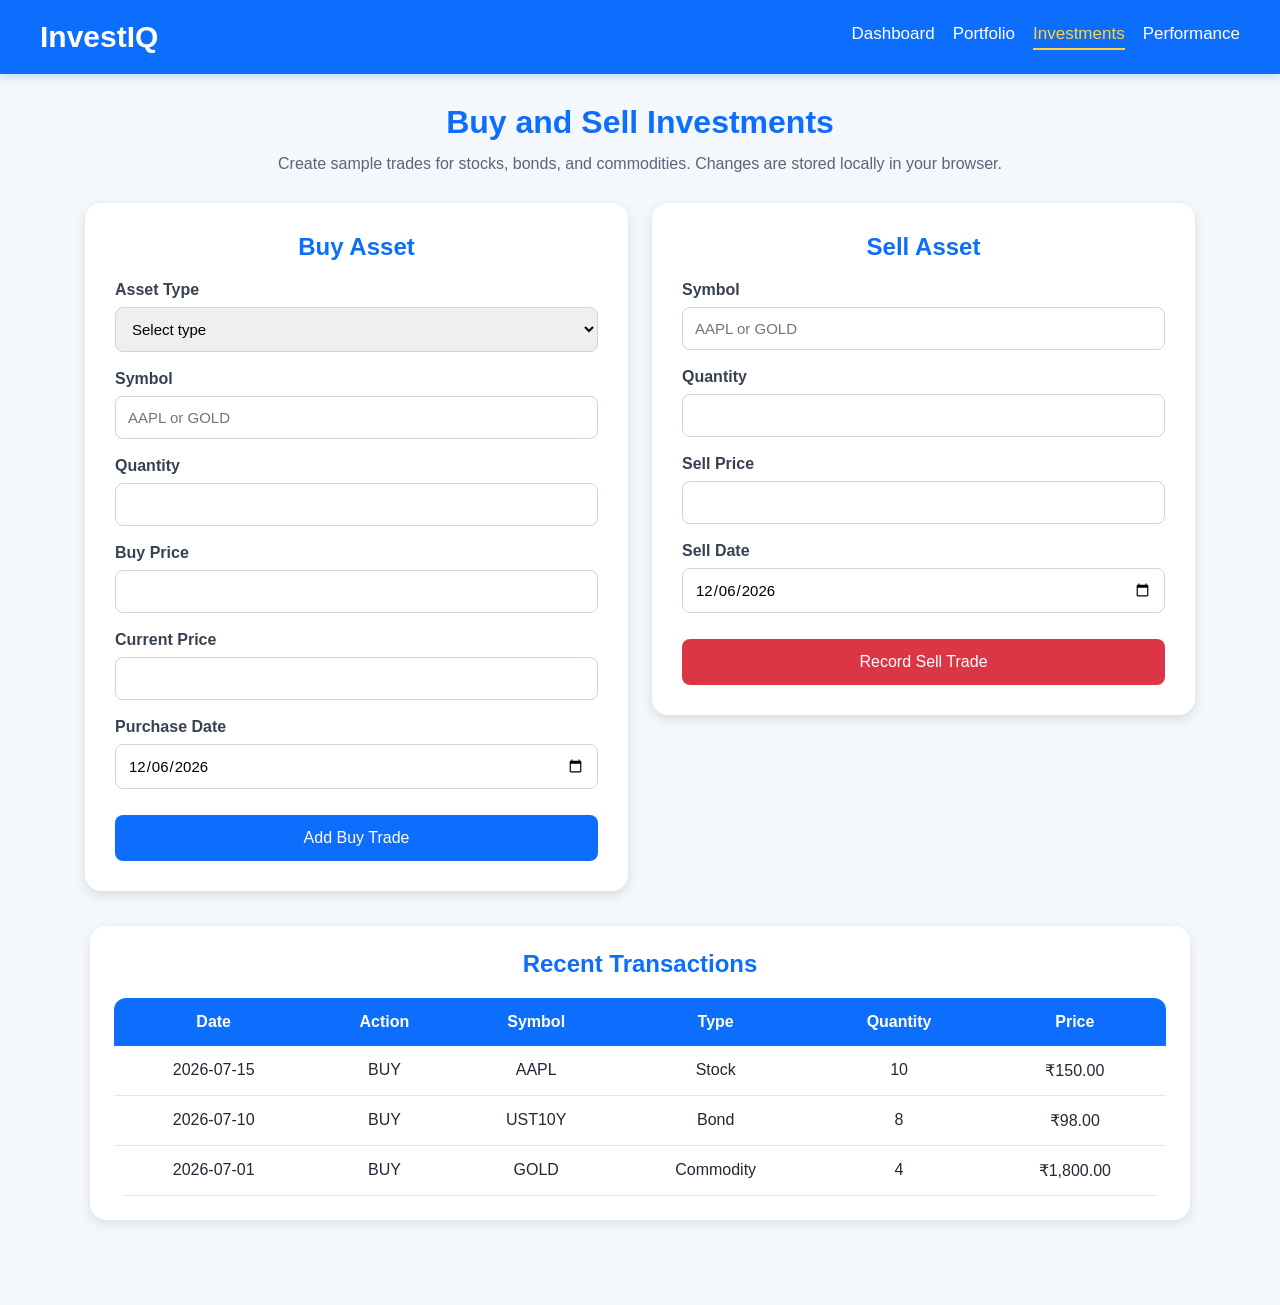
==== InvestIQ/src/main/resources/static/investment.html @ 64bb4fba "frontend design" ====
<!DOCTYPE html>
<html lang="en">
<head>
    <meta charset="UTF-8">
    <meta name="viewport" content="width=device-width, initial-scale=1.0">
    <title>InvestIQ Investments</title>
    <link rel="stylesheet" href="css/style.css">
</head>
<body>
<header>
    <h1>InvestIQ</h1>
    <nav>
        <a href="index.html">Dashboard</a>
        <a href="portfolio.html">Portfolio</a>
        <a href="investment.html" class="active">Investments</a>
        <a href="performance.html">Performance</a>
    </nav>
</header>

<main class="page-shell">
    <section class="page-hero">
        <h2>Buy and Sell Investments</h2>
        <p>Create sample trades for stocks, bonds, and commodities. Changes are stored locally in your browser.</p>
    </section>

    <section class="form-grid">
        <div class="form-container action-card">
            <h2>Buy Asset</h2>
            <div id="buyStatus" class="status-message hidden"></div>
            <form id="buyForm">
                <label for="buyAssetType">Asset Type</label>
                <select id="buyAssetType" name="assetType" required>
                    <option value="">Select type</option>
                    <option value="STOCK">Stock</option>
                    <option value="BOND">Bond</option>
                    <option value="COMMODITY">Commodity</option>
                </select>

                <label for="buySymbol">Symbol</label>
                <input id="buySymbol" name="symbol" type="text" maxlength="20" placeholder="AAPL or GOLD" required>

                <label for="buyQuantity">Quantity</label>
                <input id="buyQuantity" name="quantity" type="number" min="1" step="1" required>

                <label for="buyPrice">Buy Price</label>
                <input id="buyPrice" name="buyPrice" type="number" min="0.01" step="0.01" required>

                <label for="buyCurrentPrice">Current Price</label>
                <input id="buyCurrentPrice" name="currentPrice" type="number" min="0.01" step="0.01" required>

                <label for="buyDate">Purchase Date</label>
                <input id="buyDate" name="date" type="date" required>

                <button type="submit">Add Buy Trade</button>
            </form>
        </div>

        <div class="form-container action-card">
            <h2>Sell Asset</h2>
            <div id="sellStatus" class="status-message hidden"></div>
            <form id="sellForm">
                <label for="sellSymbol">Symbol</label>
                <input id="sellSymbol" name="symbol" type="text" maxlength="20" placeholder="AAPL or GOLD" required>

                <label for="sellQuantity">Quantity</label>
                <input id="sellQuantity" name="quantity" type="number" min="1" step="1" required>

                <label for="sellPrice">Sell Price</label>
                <input id="sellPrice" name="sellPrice" type="number" min="0.01" step="0.01" required>

                <label for="sellDate">Sell Date</label>
                <input id="sellDate" name="date" type="date" required>

                <button type="submit" class="danger-button">Record Sell Trade</button>
            </form>
        </div>
    </section>

    <section class="summary full-width-panel">
        <h2>Recent Transactions</h2>
        <table>
            <thead>
            <tr>
                <th>Date</th>
                <th>Action</th>
                <th>Symbol</th>
                <th>Type</th>
                <th>Quantity</th>
                <th>Price</th>
            </tr>
            </thead>
            <tbody id="investmentTransactionsBody"></tbody>
        </table>
    </section>
</main>

<script src="js/data.js"></script>
<script src="js/investment.js"></script>
</body>
</html>
---- InvestIQ/src/main/resources/static/css/style.css ----
* {
  margin: 0;
  padding: 0;
  box-sizing: border-box;
  font-family: Arial, Helvetica, sans-serif;
}

body {
  background: #f4f7fb;
  color: #1f2937;
}

header {
  background: #0d6efd;
  color: white;
  display: flex;
  justify-content: space-between;
  align-items: center;
  padding: 20px 40px;
  box-shadow: 0 2px 10px rgba(13, 110, 253, 0.25);
}

header h1 {
  font-size: 30px;
}

nav {
  display: flex;
  align-items: center;
  gap: 18px;
  flex-wrap: wrap;
}

nav a {
  color: white;
  text-decoration: none;
  font-size: 17px;
  transition: 0.3s;
  padding-bottom: 4px;
  border-bottom: 2px solid transparent;
}

nav a:hover,
nav a.active {
  color: #ffd43b;
  border-bottom-color: #ffd43b;
}

.page-shell {
  max-width: 1150px;
  margin: 0 auto;
  padding: 30px 20px 50px;
}

.page-hero {
  text-align: center;
  margin-bottom: 26px;
}

.page-hero h2 {
  color: #0d6efd;
  font-size: 32px;
  margin-bottom: 10px;
}

.page-hero p {
  color: #5b6576;
  max-width: 760px;
  margin: 0 auto;
  line-height: 1.6;
}

.dashboard,
.Dashboard {
  display: grid;
  grid-template-columns: repeat(auto-fit, minmax(220px, 1fr));
  gap: 25px;
  padding: 40px 20px;
  max-width: 1100px;
  margin: 0 auto;
}

.portfolio-overview,
.performance-overview {
  padding-top: 0;
}

.card {
  background: white;
  padding: 30px;
  border-radius: 12px;
  text-align: center;
  box-shadow: 0 4px 12px rgba(0, 0, 0, 0.12);
}

.card h3 {
  color: #667085;
  margin-bottom: 15px;
  font-size: 18px;
}

.card h2 {
  color: #0d6efd;
  font-size: 30px;
  line-height: 1.2;
}

.quick-actions {
  text-align: center;
  margin: 0 auto 40px;
  max-width: 1100px;
}

.quick-actions button,
.form-container button {
  background: #0d6efd;
  color: white;
  border: none;
  padding: 14px 24px;
  margin: 10px;
  border-radius: 8px;
  cursor: pointer;
  font-size: 16px;
  transition: 0.3s;
}

.quick-actions button:hover,
.form-container button:hover {
  background: #084298;
}

.danger-button {
  background: #dc3545 !important;
}

.danger-button:hover {
  background: #b02a37 !important;
}

.summary {
  width: 100%;
  max-width: 1100px;
  margin: 0 auto 35px;
  display: flex;
  flex-direction: column;
  align-items: center;
}

.summary h2,
.chart-container h2 {
  margin-bottom: 20px;
  color: #0d6efd;
  text-align: center;
}

.full-width-panel {
  background: white;
  padding: 24px;
  border-radius: 16px;
  box-shadow: 0 4px 12px rgba(0, 0, 0, 0.1);
}

.summary table {
  width: 100%;
  background: #fff;
  border-radius: 12px;
  overflow: hidden;
  border-collapse: collapse;
}

table th {
  background: #0d6efd;
  color: white;
  padding: 15px;
}

table td {
  padding: 15px;
  text-align: center;
  border-bottom: 1px solid #e5e7eb;
}

table tbody tr:hover {
  background: #eef4ff;
}

.form-grid {
  display: grid;
  grid-template-columns: repeat(auto-fit, minmax(320px, 1fr));
  gap: 24px;
  align-items: start;
  margin-bottom: 35px;
}

.form-container {
  width: 100%;
  margin: 0;
  background: white;
  padding: 30px;
  border-radius: 16px;
  box-shadow: 0 4px 12px rgba(0, 0, 0, 0.12);
}

.form-container h2 {
  text-align: center;
  margin-bottom: 20px;
  color: #0d6efd;
}

.form-container label {
  display: block;
  margin-bottom: 8px;
  font-weight: 600;
  color: #374151;
}

.form-container input,
.form-container select {
  width: 100%;
  padding: 12px;
  margin-bottom: 18px;
  border: 1px solid #cbd5e1;
  border-radius: 8px;
  font-size: 15px;
}

.form-container button {
  width: 100%;
  margin: 8px 0 0;
}

.status-message {
  margin-bottom: 16px;
  padding: 12px 14px;
  border-radius: 10px;
  font-size: 14px;
}

.status-success {
  background: #dcfce7;
  color: #166534;
  border: 1px solid #86efac;
}

.status-error {
  background: #fee2e2;
  color: #991b1b;
  border: 1px solid #fca5a5;
}

.hidden {
  display: none;
}

.chart-container {
  width: min(500px, 100%);
  margin: 0 auto 40px;
  background: #fff;
  padding: 24px;
  border-radius: 16px;
  box-shadow: 0 4px 12px rgba(0, 0, 0, 0.12);
  text-align: center;
}

.chart-container canvas {
  width: 100% !important;
  max-width: 100%;
  margin: 0 auto;
  display: block;
}

.chart-grid {
  display: grid;
  grid-template-columns: repeat(auto-fit, minmax(320px, 1fr));
  gap: 24px;
  margin-bottom: 35px;
}

.chart-panel {
  width: 100%;
  margin-bottom: 0;
}

.profit-positive {
  color: #15803d;
  font-weight: 700;
}

.profit-negative {
  color: #b91c1c;
  font-weight: 700;
}

.profit-neutral {
  color: #475569;
  font-weight: 700;
}

footer {
  background: #0d6efd;
  color: white;
  text-align: center;
  padding: 20px;
  margin-top: 50px;
}

@media (max-width: 768px) {
  header {
    flex-direction: column;
    gap: 14px;
    padding: 20px;
  }

  nav {
    justify-content: center;
  }

  nav a {
    font-size: 16px;
  }

  .dashboard,
  .Dashboard {
    padding: 24px 16px;
  }

  .page-shell {
    padding: 24px 14px 40px;
  }

  table th,
  table td {
    padding: 12px 10px;
    font-size: 14px;
  }

  .quick-actions button {
    width: calc(100% - 20px);
    margin: 8px 10px;
  }
}
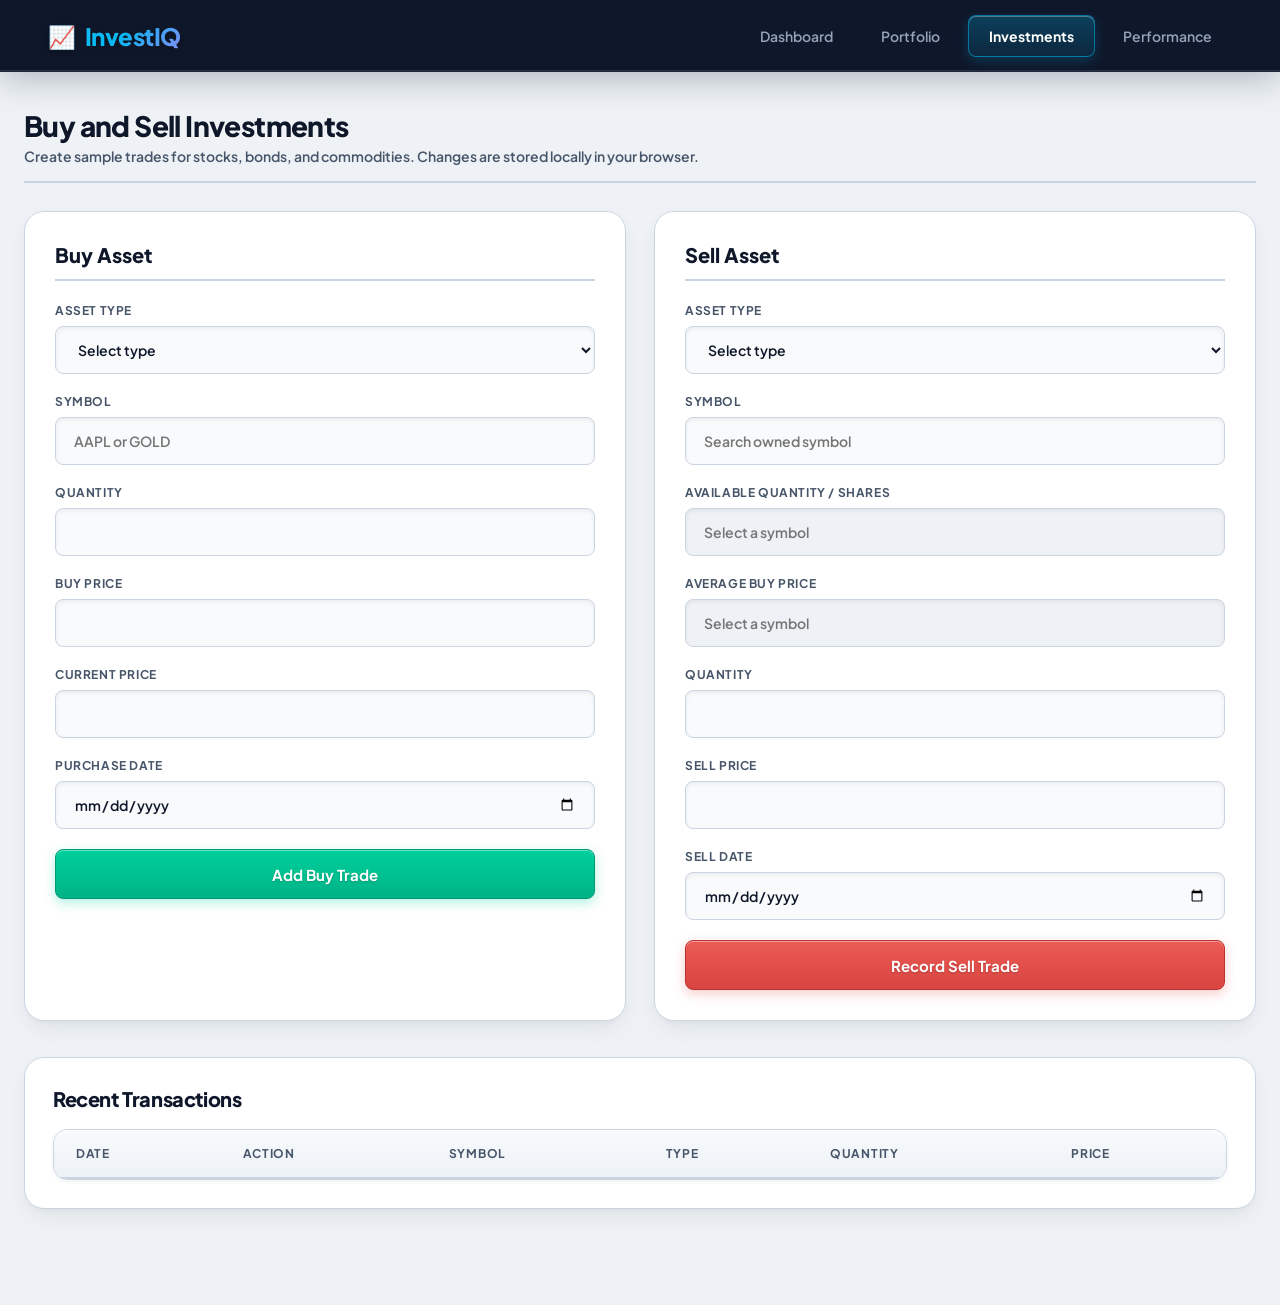
==== commit fe41c8a3: "Frontend" ====
--- a/InvestIQ/src/main/resources/static/investment.html
+++ b/InvestIQ/src/main/resources/static/investment.html
@@ -37,7 +37,10 @@
                 </select>
 
                 <label for="buySymbol">Symbol</label>
-                <input id="buySymbol" name="symbol" type="text" maxlength="20" placeholder="AAPL or GOLD" required>
+                <div class="symbol-search-container" id="buySymbolSearchContainer">
+                    <input id="buySymbol" name="symbol" type="text" maxlength="20" placeholder="AAPL or GOLD" autocomplete="off" required>
+                    <div id="buySymbolSuggestions" class="symbol-suggestions hidden" role="listbox" aria-label="Stock symbol suggestions"></div>
+                </div>
 
                 <label for="buyQuantity">Quantity</label>
                 <input id="buyQuantity" name="quantity" type="number" min="1" step="1" required>
@@ -59,8 +62,25 @@
             <h2>Sell Asset</h2>
             <div id="sellStatus" class="status-message hidden"></div>
             <form id="sellForm">
+                <label for="sellAssetType">Asset Type</label>
+                <select id="sellAssetType" name="assetType" required>
+                    <option value="">Select type</option>
+                    <option value="STOCK">Stock</option>
+                    <option value="BOND">Bond</option>
+                    <option value="COMMODITY">Commodity</option>
+                </select>
+
                 <label for="sellSymbol">Symbol</label>
-                <input id="sellSymbol" name="symbol" type="text" maxlength="20" placeholder="AAPL or GOLD" required>
+                <div class="symbol-search-container" id="sellSymbolSearchContainer">
+                    <input id="sellSymbol" name="symbol" type="text" maxlength="20" placeholder="Search owned symbol" autocomplete="off" required>
+                    <div id="sellSymbolSuggestions" class="symbol-suggestions hidden" role="listbox" aria-label="Owned symbol suggestions"></div>
+                </div>
+
+                <label for="sellAvailableQuantity">Available Quantity / Shares</label>
+                <input id="sellAvailableQuantity" type="text" placeholder="Select a symbol" readonly>
+
+                <label for="sellAverageBuyPrice">Average Buy Price</label>
+                <input id="sellAverageBuyPrice" type="text" placeholder="Select a symbol" readonly>
 
                 <label for="sellQuantity">Quantity</label>
                 <input id="sellQuantity" name="quantity" type="number" min="1" step="1" required>
@@ -95,6 +115,7 @@
 </main>
 
 <script src="js/data.js"></script>
+<script src="js/api-config.js"></script>
 <script src="js/investment.js"></script>
 </body>
 </html>
--- a/InvestIQ/src/main/resources/static/css/style.css
+++ b/InvestIQ/src/main/resources/static/css/style.css
@@ -1,341 +1,871 @@
+/* ==========================================================================
+   InvestIQ - Complete 3D Fintech Theme (Zerodha Inspired & Micro-Animated)
+   ========================================================================== */
+
+/* --- Import Google Fonts --- */
+@import url('https://fonts.googleapis.com/css2?family=JetBrains+Mono:wght@500;600;700&family=Plus+Jakarta+Sans:wght@400;500;600;700;800&display=swap');
+
+/* --- CSS Variables & Design Tokens --- */
+:root {
+  /* Brand & Accent Colors */
+  --primary: #00baf2;
+  --primary-dark: #008eb8;
+  --primary-light: #e6f8ff;
+  --accent-purple: #5f259f;
+
+  /* Header & Navigation (Dark Glassmorphic 3D Nav) */
+  --nav-bg: #0f172a;
+  --nav-border: #1e293b;
+  --nav-text: #94a3b8;
+  --nav-text-active: #ffffff;
+
+  /* Surfaces & 3D Backgrounds */
+  --bg-app: #eef2f6;            /* Soft Slate Tint background for depth contrast */
+  --bg-card: #ffffff;
+  --bg-card-hover: #f8fafc;
+  --bg-inset: #e2e8f0;
+
+  /* Typography Colors */
+  --text-primary: #0f172a;
+  --text-secondary: #475569;
+  --text-muted: #94a3b8;
+
+  /* Financial PnL Colors */
+  --profit-green: #00c08b;
+  --profit-green-bg: #e6fbf5;
+  --profit-green-border: #a3f3de;
+
+  --loss-red: #ea4d4d;
+  --loss-red-bg: #fdeeee;
+  --loss-red-border: #f9c5c3;
+
+  /* Borders & 3D Lighting */
+  --border-color: #cbd5e1;
+  --light-highlight: rgba(255, 255, 255, 0.8);
+
+  /* Multi-Layer 3D Elevation Shadows */
+  --shadow-3d-sm: 0 2px 4px rgba(15, 23, 42, 0.05), inset 0 1px 0 var(--light-highlight);
+  --shadow-3d-card: 0 10px 25px -5px rgba(15, 23, 42, 0.08), 0 4px 6px -2px rgba(15, 23, 42, 0.04), inset 0 1px 0 #ffffff;
+  --shadow-3d-hover: 0 22px 35px -10px rgba(15, 23, 42, 0.16), 0 8px 12px -4px rgba(15, 23, 42, 0.08), inset 0 1px 0 #ffffff;
+  --shadow-inset: inset 0 2px 4px 0 rgba(15, 23, 42, 0.06);
+
+  /* Radii */
+  --radius-sm: 8px;
+  --radius-md: 14px;
+  --radius-lg: 20px;
+
+  /* Transitions & Animation Curves */
+  --transition-fast: all 0.15s ease-out;
+  --transition: all 0.25s cubic-bezier(0.16, 1, 0.3, 1);
+  --transition-bounce: all 0.35s cubic-bezier(0.34, 1.56, 0.64, 1);
+}
+
+/* ==========================================================================
+   Keyframe Animations
+   ========================================================================== */
+@keyframes fadeInUp {
+  from {
+    opacity: 0;
+    transform: translateY(16px);
+  }
+  to {
+    opacity: 1;
+    transform: translateY(0);
+  }
+}
+
+@keyframes buttonGlow {
+  0% {
+    box-shadow: 0 4px 12px rgba(0, 208, 156, 0.3), inset 0 1px 0 rgba(255, 255, 255, 0.4);
+  }
+  50% {
+    box-shadow: 0 6px 20px rgba(0, 208, 156, 0.5), inset 0 1px 0 rgba(255, 255, 255, 0.6);
+  }
+  100% {
+    box-shadow: 0 4px 12px rgba(0, 208, 156, 0.3), inset 0 1px 0 rgba(255, 255, 255, 0.4);
+  }
+}
+
+/* ==========================================================================
+   Base Reset & Layout Shell
+   ========================================================================== */
 * {
   margin: 0;
   padding: 0;
   box-sizing: border-box;
-  font-family: Arial, Helvetica, sans-serif;
+  font-family: 'Plus Jakarta Sans', -apple-system, BlinkMacSystemFont, sans-serif;
+  -webkit-font-smoothing: antialiased;
 }
 
 body {
-  background: #f4f7fb;
-  color: #1f2937;
-}
-
+  background-color: var(--bg-app);
+  color: var(--text-primary);
+  min-height: 100vh;
+  display: flex;
+  flex-direction: column;
+}
+
+.page-shell {
+  max-width: 1280px;
+  width: 100%;
+  margin: 0 auto;
+  padding: 36px 24px 60px;
+  flex: 1;
+  animation: fadeInUp 0.4s ease-out forwards;
+}
+
+.page-hero {
+  margin-bottom: 28px;
+  padding-bottom: 16px;
+  border-bottom: 2px solid var(--border-color);
+}
+
+.page-hero h2 {
+  font-size: 28px;
+  font-weight: 800;
+  color: var(--text-primary);
+  letter-spacing: -0.6px;
+  text-shadow: 0 1px 2px rgba(255, 255, 255, 0.8);
+}
+
+.page-hero p {
+  color: var(--text-secondary);
+  font-size: 14px;
+  margin-top: 4px;
+  font-weight: 600;
+}
+
+/* ==========================================================================
+   3D Sticky Top Navigation Header
+   ========================================================================== */
 header {
-  background: #0d6efd;
-  color: white;
+  background: var(--nav-bg);
+  border-bottom: 1px solid var(--nav-border);
   display: flex;
   justify-content: space-between;
   align-items: center;
-  padding: 20px 40px;
-  box-shadow: 0 2px 10px rgba(13, 110, 253, 0.25);
+  padding: 0 48px;
+  height: 72px;
+  position: sticky;
+  top: 0;
+  z-index: 1000;
+  box-shadow: 0 8px 32px rgba(15, 23, 42, 0.25), inset 0 -1px 0 rgba(255, 255, 255, 0.1);
 }
 
 header h1 {
-  font-size: 30px;
+  font-size: 24px;
+  font-weight: 800;
+  letter-spacing: -0.5px;
+  background: linear-gradient(135deg, #38bdf8 0%, #00baf2 50%, #818cf8 100%);
+  -webkit-background-clip: text;
+  -webkit-text-fill-color: transparent;
+  display: flex;
+  align-items: center;
+  gap: 10px;
+  filter: drop-shadow(0 2px 4px rgba(0,0,0,0.3));
+  transition: var(--transition);
+}
+
+header h1:hover {
+  transform: scale(1.02);
+}
+
+header h1::before {
+  content: "📈";
+  font-size: 22px;
+  -webkit-text-fill-color: initial;
 }
 
 nav {
   display: flex;
   align-items: center;
-  gap: 18px;
-  flex-wrap: wrap;
+  gap: 8px;
+  height: 100%;
 }
 
 nav a {
-  color: white;
+  color: var(--nav-text);
   text-decoration: none;
-  font-size: 17px;
-  transition: 0.3s;
-  padding-bottom: 4px;
-  border-bottom: 2px solid transparent;
-}
-
-nav a:hover,
+  font-size: 14px;
+  font-weight: 600;
+  padding: 10px 20px;
+  border-radius: var(--radius-sm);
+  transition: var(--transition-bounce);
+  display: flex;
+  align-items: center;
+  height: 42px;
+}
+
+nav a:hover {
+  color: var(--nav-text-active);
+  background: rgba(255, 255, 255, 0.08);
+  transform: translateY(-2px);
+  box-shadow: inset 0 1px 0 rgba(255, 255, 255, 0.15);
+}
+
 nav a.active {
-  color: #ffd43b;
-  border-bottom-color: #ffd43b;
-}
-
-.page-shell {
-  max-width: 1150px;
-  margin: 0 auto;
-  padding: 30px 20px 50px;
-}
-
-.page-hero {
-  text-align: center;
-  margin-bottom: 26px;
-}
-
-.page-hero h2 {
-  color: #0d6efd;
-  font-size: 32px;
+  color: var(--nav-text-active);
+  background: linear-gradient(180deg, rgba(0, 186, 242, 0.25) 0%, rgba(0, 186, 242, 0.1) 100%);
+  border: 1px solid rgba(0, 186, 242, 0.5);
+  box-shadow: 0 4px 12px rgba(0, 186, 242, 0.2), inset 0 1px 0 rgba(255, 255, 255, 0.3);
+  font-weight: 700;
+}
+
+/* ==========================================================================
+   Elevated 3D Metric Cards
+   ========================================================================== */
+.dashboard,
+.Dashboard,
+.performance-overview,
+.portfolio-overview {
+  display: grid;
+  grid-template-columns: repeat(auto-fit, minmax(260px, 1fr));
+  gap: 24px;
+  max-width: 1280px;
+  margin: 0 auto 36px;
+  animation: fadeInUp 0.5s ease-out forwards;
+}
+
+.card {
+  background: var(--bg-card);
+  padding: 26px;
+  border-radius: var(--radius-lg);
+  border: 1px solid var(--border-color);
+  box-shadow: var(--shadow-3d-card);
+  transition: var(--transition-bounce);
+  position: relative;
+  display: flex;
+  flex-direction: column;
+  justify-content: space-between;
+  will-change: transform, box-shadow;
+}
+
+.card::after {
+  content: '';
+  position: absolute;
+  top: 0;
+  left: 0;
+  right: 0;
+  height: 4px;
+  background: linear-gradient(90deg, var(--primary), var(--accent-purple));
+  border-radius: var(--radius-lg) var(--radius-lg) 0 0;
+  opacity: 0.8;
+  transition: var(--transition);
+}
+
+.card:hover {
+  transform: translateY(-6px) scale(1.01);
+  box-shadow: var(--shadow-3d-hover);
+  border-color: #94a3b8;
+}
+
+.card:hover::after {
+  opacity: 1;
+  height: 5px;
+}
+
+.card h3 {
+  color: var(--text-secondary);
+  font-size: 13px;
+  font-weight: 700;
+  text-transform: uppercase;
+  letter-spacing: 0.8px;
   margin-bottom: 10px;
 }
 
-.page-hero p {
-  color: #5b6576;
-  max-width: 760px;
-  margin: 0 auto;
-  line-height: 1.6;
-}
-
-.dashboard,
-.Dashboard {
-  display: grid;
-  grid-template-columns: repeat(auto-fit, minmax(220px, 1fr));
-  gap: 25px;
-  padding: 40px 20px;
-  max-width: 1100px;
-  margin: 0 auto;
-}
-
-.portfolio-overview,
-.performance-overview {
-  padding-top: 0;
-}
-
-.card {
-  background: white;
-  padding: 30px;
-  border-radius: 12px;
-  text-align: center;
-  box-shadow: 0 4px 12px rgba(0, 0, 0, 0.12);
-}
-
-.card h3 {
-  color: #667085;
-  margin-bottom: 15px;
-  font-size: 18px;
-}
-
 .card h2 {
-  color: #0d6efd;
+  color: var(--text-primary);
   font-size: 30px;
-  line-height: 1.2;
-}
-
-.quick-actions {
-  text-align: center;
-  margin: 0 auto 40px;
-  max-width: 1100px;
-}
-
-.quick-actions button,
-.form-container button {
-  background: #0d6efd;
-  color: white;
-  border: none;
-  padding: 14px 24px;
-  margin: 10px;
-  border-radius: 8px;
-  cursor: pointer;
-  font-size: 16px;
-  transition: 0.3s;
-}
-
-.quick-actions button:hover,
-.form-container button:hover {
-  background: #084298;
-}
-
-.danger-button {
-  background: #dc3545 !important;
-}
-
-.danger-button:hover {
-  background: #b02a37 !important;
-}
-
+  font-weight: 800;
+  letter-spacing: -1px;
+  font-family: 'JetBrains Mono', monospace;
+  text-shadow: 0 1px 2px rgba(0,0,0,0.05);
+}
+
+/* ==========================================================================
+   Tactile Panels & 3D Financial Tables
+   ========================================================================== */
 .summary {
   width: 100%;
-  max-width: 1100px;
-  margin: 0 auto 35px;
+  max-width: 1280px;
+  margin: 0 auto 36px;
+}
+
+.summary h2,
+.chart-container h2 {
+  font-size: 20px;
+  font-weight: 800;
+  color: var(--text-primary);
+  margin-bottom: 18px;
+  letter-spacing: -0.4px;
+}
+
+.full-width-panel {
+  background: var(--bg-card);
+  padding: 28px;
+  border-radius: var(--radius-lg);
+  border: 1px solid var(--border-color);
+  box-shadow: var(--shadow-3d-card);
+  margin-bottom: 36px;
+  animation: fadeInUp 0.6s ease-out forwards;
+}
+
+.summary table {
+  width: 100%;
+  border-collapse: separate;
+  border-spacing: 0;
+  background: var(--bg-card);
+  border-radius: var(--radius-md);
+  overflow: hidden;
+  border: 1px solid var(--border-color);
+  box-shadow: var(--shadow-3d-sm);
+}
+
+table th {
+  background: linear-gradient(180deg, #f8fafc 0%, #edf2f7 100%);
+  color: var(--text-secondary);
+  font-size: 12px;
+  font-weight: 700;
+  text-transform: uppercase;
+  letter-spacing: 0.7px;
+  padding: 16px 22px;
+  text-align: left;
+  border-bottom: 2px solid var(--border-color);
+  box-shadow: inset 0 1px 0 #ffffff;
+}
+
+table td {
+  padding: 18px 22px;
+  font-size: 14px;
+  font-weight: 600;
+  color: var(--text-primary);
+  border-bottom: 1px solid var(--border-color);
+  transition: var(--transition-fast);
+}
+
+table tr:last-child td {
+  border-bottom: none;
+}
+
+table tbody tr {
+  transition: var(--transition-fast);
+}
+
+table tbody tr:hover td {
+  background-color: #f1f5f9;
+}
+
+.holding-row {
+  cursor: pointer;
+}
+
+.holding-row:hover td {
+  background-color: #eaf3ff;
+}
+
+table td:nth-child(n+3) {
+  font-family: 'JetBrains Mono', monospace;
+}
+
+/* Financial PnL Badges */
+.profit-positive {
+  color: var(--profit-green) !important;
+  font-weight: 700 !important;
+}
+
+.profit-negative {
+  color: var(--loss-red) !important;
+  font-weight: 700 !important;
+}
+
+.profit-neutral {
+  color: var(--text-muted) !important;
+  font-weight: 600 !important;
+}
+
+/* ==========================================================================
+   3D Forms & Interactive Cards
+   ========================================================================== */
+.form-grid {
+  display: grid;
+  grid-template-columns: repeat(auto-fit, minmax(360px, 1fr));
+  gap: 28px;
+  margin-bottom: 36px;
+  animation: fadeInUp 0.5s ease-out forwards;
+}
+
+.action-card,
+.form-container {
+  background: var(--bg-card);
+  padding: 30px;
+  border-radius: var(--radius-lg);
+  border: 1px solid var(--border-color);
+  box-shadow: var(--shadow-3d-card);
+  transition: var(--transition-bounce);
+}
+
+.action-card:hover {
+  box-shadow: var(--shadow-3d-hover);
+  transform: translateY(-2px);
+}
+
+.form-container h2 {
+  font-size: 20px;
+  font-weight: 800;
+  color: var(--text-primary);
+  margin-bottom: 22px;
+  padding-bottom: 12px;
+  border-bottom: 2px solid var(--border-color);
+}
+
+.form-container label {
+  display: block;
+  font-size: 12px;
+  font-weight: 700;
+  text-transform: uppercase;
+  letter-spacing: 0.6px;
+  color: var(--text-secondary);
+  margin-bottom: 8px;
+}
+
+.form-container input,
+.form-container select {
+  width: 100%;
+  height: 48px;
+  padding: 0 18px;
+  margin-bottom: 20px;
+  background: #f8fafc;
+  border: 1px solid var(--border-color);
+  border-radius: var(--radius-sm);
+  font-size: 14px;
+  font-weight: 600;
+  color: var(--text-primary);
+  box-shadow: var(--shadow-inset);
+  transition: var(--transition);
+  outline: none;
+}
+
+.symbol-search-container {
+  position: relative;
+  width: 100%;
+}
+
+.symbol-suggestions,
+.search-dropdown {
+  position: absolute;
+  top: calc(100% + 8px);
+  left: 0;
+  right: 0;
+  z-index: 60;
+  max-height: 240px;
+  overflow-y: auto;
+  border: 1px solid #e2e8f0;
+  border-radius: 12px;
+  background: #ffffff;
+  box-shadow: 0 12px 32px rgba(0, 0, 0, 0.12);
+}
+
+.symbol-suggestions::-webkit-scrollbar,
+.search-dropdown::-webkit-scrollbar {
+  width: 8px;
+}
+
+.symbol-suggestions::-webkit-scrollbar-track,
+.search-dropdown::-webkit-scrollbar-track {
+  background: #f1f5f9;
+  border-radius: 999px;
+}
+
+.symbol-suggestions::-webkit-scrollbar-thumb,
+.search-dropdown::-webkit-scrollbar-thumb {
+  background: #cbd5e1;
+  border-radius: 999px;
+}
+
+.symbol-suggestions .symbol-suggestion-item,
+.search-dropdown .dropdown-item,
+.dropdown-item {
+  display: block;
+  width: 100%;
+  border: 0;
+  background: transparent !important;
+  text-align: left;
+  padding: 12px 14px;
+  font-size: 13px;
+  color: #0f172a !important;
+  cursor: pointer;
+  border-bottom: 1px solid #eef2f7;
+  box-shadow: none !important;
+  text-shadow: none !important;
+  transform: none !important;
+  animation: none !important;
+  height: auto !important;
+  min-height: 44px;
+  border-radius: 0 !important;
+  transition: background-color 0.2s ease, transform 0.2s ease, box-shadow 0.2s ease;
+}
+
+.symbol-suggestion-item:last-child {
+  border-bottom: none;
+}
+
+.symbol-suggestions .symbol-suggestion-item:hover,
+.search-dropdown .dropdown-item:hover,
+.dropdown-item:hover {
+  background: #f1f5f9 !important;
+  transform: translateX(3px) !important;
+  box-shadow: inset 0 1px 0 rgba(255, 255, 255, 0.7) !important;
+  animation: none !important;
+}
+
+.symbol-suggestion-item strong {
+  font-family: 'JetBrains Mono', monospace;
+  font-size: 13px;
+  color: #0f172a;
+}
+
+.symbol-suggestion-item span {
+  color: #64748b;
+  margin-left: 6px;
+}
+
+.symbol-suggestion-item .owned-badge,
+.owned-qty-badge {
+  float: right;
+  margin-left: 8px;
+  padding: 3px 9px;
+  border-radius: 999px;
+  background: rgba(0, 192, 139, 0.12);
+  border: 1px solid rgba(0, 192, 139, 0.28);
+  color: #0f766e;
+  font-size: 11px;
+  font-weight: 700;
+}
+
+.symbol-suggestion-empty {
+  padding: 12px 14px;
+  font-size: 13px;
+  color: #64748b;
+}
+
+#sellAvailableQuantity[readonly],
+#sellAverageBuyPrice[readonly] {
+  background: #eef2f7;
+  color: #334155;
+}
+
+.form-container input:focus,
+.form-container select:focus {
+  background: #ffffff;
+  border-color: var(--primary);
+  box-shadow: 0 0 0 4px rgba(0, 186, 242, 0.18), var(--shadow-inset);
+  transform: translateY(-1px);
+}
+
+/* Physical Animated 3D Buttons */
+button,
+.form-container button {
+  width: 100%;
+  height: 50px;
+  background: linear-gradient(180deg, #00d09c 0%, #00b386 100%);
+  color: #ffffff;
+  border: 1px solid #009973;
+  border-radius: var(--radius-sm);
+  font-size: 15px;
+  font-weight: 700;
+  cursor: pointer;
+  transition: var(--transition-bounce);
+  box-shadow: 0 4px 12px rgba(0, 208, 156, 0.3), inset 0 1px 0 rgba(255, 255, 255, 0.4);
+  text-shadow: 0 1px 2px rgba(0, 0, 0, 0.2);
+  will-change: transform, box-shadow;
+}
+
+button:hover,
+.form-container button:hover {
+  transform: translateY(-3px);
+  animation: buttonGlow 2s infinite;
+}
+
+button:active,
+.form-container button:active {
+  transform: translateY(2px) scale(0.98);
+  box-shadow: 0 2px 6px rgba(0, 208, 156, 0.3), inset 0 2px 4px rgba(0, 0, 0, 0.2);
+  animation: none;
+}
+
+.danger-button {
+  background: linear-gradient(180deg, #eb5b56 0%, #d9443f 100%) !important;
+  border: 1px solid #b8332f !important;
+  box-shadow: 0 4px 12px rgba(235, 91, 86, 0.3), inset 0 1px 0 rgba(255, 255, 255, 0.4) !important;
+}
+
+.danger-button:hover {
+  box-shadow: 0 8px 18px rgba(235, 91, 86, 0.4), inset 0 1px 0 rgba(255, 255, 255, 0.5) !important;
+  animation: none;
+}
+
+/* Status Notifications */
+.status-message {
+  padding: 14px 18px;
+  border-radius: var(--radius-sm);
+  font-size: 13px;
+  font-weight: 600;
+  margin-bottom: 22px;
+  box-shadow: var(--shadow-3d-sm);
+  animation: fadeInUp 0.3s ease-out forwards;
+}
+
+.status-success {
+  background: var(--profit-green-bg);
+  color: #007a5c;
+  border: 1px solid var(--profit-green-border);
+}
+
+.status-error {
+  background: var(--loss-red-bg);
+  color: #ab2824;
+  border: 1px solid var(--loss-red-border);
+}
+
+.hidden {
+  display: none !important;
+}
+
+.holding-overview-overlay {
+  position: fixed;
+  inset: 0;
+  background: rgba(2, 6, 23, 0.62);
+  backdrop-filter: blur(4px);
+  z-index: 1200;
+  display: flex;
+  justify-content: flex-end;
+}
+
+.holding-overview-drawer {
+  width: min(520px, 96vw);
+  height: 100%;
+  background: linear-gradient(180deg, rgba(15, 23, 42, 0.95) 0%, rgba(30, 41, 59, 0.95) 100%);
+  color: #e2e8f0;
+  border-left: 1px solid rgba(148, 163, 184, 0.3);
+  box-shadow: -18px 0 32px rgba(2, 6, 23, 0.35);
+  padding: 22px;
+  overflow-y: auto;
+  animation: drawerIn 0.22s ease-out;
+}
+
+@keyframes drawerIn {
+  from { transform: translateX(22px); opacity: 0; }
+  to { transform: translateX(0); opacity: 1; }
+}
+
+.holding-overview-close {
+  width: 38px !important;
+  height: 38px !important;
+  margin-left: auto;
+  margin-bottom: 10px;
+  border-radius: 50%;
+  border: 1px solid rgba(148, 163, 184, 0.35) !important;
+  background: rgba(15, 23, 42, 0.8) !important;
+  color: #e2e8f0 !important;
+  font-size: 22px;
+  line-height: 1;
+  box-shadow: none !important;
+  animation: none !important;
+}
+
+.holding-overview-header h3 {
+  font-size: 22px;
+  font-weight: 800;
+  color: #f8fafc;
+  margin-bottom: 4px;
+}
+
+.holding-overview-header p {
+  color: #93c5fd;
+  font-size: 13px;
+  margin-bottom: 12px;
+}
+
+.holding-overview-asset-badge {
+  display: inline-block;
+  background: rgba(56, 189, 248, 0.14);
+  border: 1px solid rgba(56, 189, 248, 0.35);
+  color: #bfdbfe;
+  border-radius: 999px;
+  padding: 3px 10px;
+  font-size: 11px;
+  font-weight: 700;
+}
+
+.holding-overview-price-row {
+  display: flex;
+  align-items: center;
+  gap: 10px;
+  margin-bottom: 16px;
+}
+
+.holding-overview-price-row strong {
+  font-family: 'JetBrains Mono', monospace;
+  font-size: 24px;
+}
+
+.holding-overview-pnl-tag {
+  padding: 4px 10px;
+  border-radius: 999px;
+  font-size: 12px;
+  font-weight: 700;
+}
+
+.holding-overview-pnl-tag.profit-positive {
+  background: rgba(0, 192, 139, 0.18);
+  border: 1px solid rgba(0, 192, 139, 0.35);
+}
+
+.holding-overview-pnl-tag.profit-negative {
+  background: rgba(234, 77, 77, 0.2);
+  border: 1px solid rgba(234, 77, 77, 0.35);
+}
+
+.holding-overview-pnl-tag.profit-neutral {
+  background: rgba(148, 163, 184, 0.2);
+  border: 1px solid rgba(148, 163, 184, 0.35);
+}
+
+.holding-overview-chart-wrap {
+  position: relative;
+  height: 320px;
+  min-height: 320px;
+  margin-bottom: 18px;
+  border-radius: 14px;
+  border: 1px solid rgba(148, 163, 184, 0.25);
+  background: rgba(15, 23, 42, 0.62);
+  padding: 12px;
+}
+
+.holding-overview-chart-wrap canvas {
+  width: 100% !important;
+  height: 100% !important;
+  display: block;
+}
+
+.holding-overview-stats {
+  display: grid;
+  grid-template-columns: repeat(2, minmax(0, 1fr));
+  gap: 10px;
+  margin-bottom: 20px;
+}
+
+.holding-stat-card {
+  background: rgba(15, 23, 42, 0.66);
+  border: 1px solid rgba(148, 163, 184, 0.24);
+  border-radius: 12px;
+  padding: 10px 12px;
+}
+
+.holding-stat-card span {
+  display: block;
+  font-size: 11px;
+  color: #94a3b8;
+  text-transform: uppercase;
+  letter-spacing: 0.5px;
+  margin-bottom: 4px;
+}
+
+.holding-stat-card strong {
+  font-size: 14px;
+  font-family: 'JetBrains Mono', monospace;
+}
+
+.holding-overview-actions {
+  display: grid;
+  grid-template-columns: 1fr 1fr;
+  gap: 10px;
+}
+
+.holding-overview-actions button {
+  margin: 0;
+}
+
+/* ==========================================================================
+   Chart Section & Zerodha Line Graph Containers
+   ========================================================================== */
+.chart-section {
+  width: 100%;
+  max-width: 1280px;
+  margin: 0 auto 36px;
+  animation: fadeInUp 0.6s ease-out forwards;
+}
+
+.chart-container {
+  background: var(--bg-card);
+  padding: 28px;
+  border-radius: var(--radius-lg);
+  border: 1px solid var(--border-color);
+  box-shadow: var(--shadow-3d-card);
+  transition: var(--transition-bounce);
+}
+
+.chart-container:hover {
+  transform: translateY(-4px);
+  box-shadow: var(--shadow-3d-hover);
+}
+
+.chart-card {
   display: flex;
   flex-direction: column;
   align-items: center;
 }
 
-.summary h2,
-.chart-container h2 {
-  margin-bottom: 20px;
-  color: #0d6efd;
-  text-align: center;
-}
-
-.full-width-panel {
-  background: white;
-  padding: 24px;
-  border-radius: 16px;
-  box-shadow: 0 4px 12px rgba(0, 0, 0, 0.1);
-}
-
-.summary table {
+.chart-wrapper {
+  position: relative;
   width: 100%;
-  background: #fff;
-  border-radius: 12px;
-  overflow: hidden;
-  border-collapse: collapse;
-}
-
-table th {
-  background: #0d6efd;
-  color: white;
-  padding: 15px;
-}
-
-table td {
-  padding: 15px;
-  text-align: center;
-  border-bottom: 1px solid #e5e7eb;
-}
-
-table tbody tr:hover {
-  background: #eef4ff;
-}
-
-.form-grid {
-  display: grid;
-  grid-template-columns: repeat(auto-fit, minmax(320px, 1fr));
-  gap: 24px;
-  align-items: start;
-  margin-bottom: 35px;
-}
-
-.form-container {
-  width: 100%;
-  margin: 0;
-  background: white;
-  padding: 30px;
-  border-radius: 16px;
-  box-shadow: 0 4px 12px rgba(0, 0, 0, 0.12);
-}
-
-.form-container h2 {
-  text-align: center;
-  margin-bottom: 20px;
-  color: #0d6efd;
-}
-
-.form-container label {
-  display: block;
-  margin-bottom: 8px;
-  font-weight: 600;
-  color: #374151;
-}
-
-.form-container input,
-.form-container select {
-  width: 100%;
-  padding: 12px;
-  margin-bottom: 18px;
-  border: 1px solid #cbd5e1;
-  border-radius: 8px;
-  font-size: 15px;
-}
-
-.form-container button {
-  width: 100%;
-  margin: 8px 0 0;
-}
-
-.status-message {
-  margin-bottom: 16px;
-  padding: 12px 14px;
-  border-radius: 10px;
-  font-size: 14px;
-}
-
-.status-success {
-  background: #dcfce7;
-  color: #166534;
-  border: 1px solid #86efac;
-}
-
-.status-error {
-  background: #fee2e2;
-  color: #991b1b;
-  border: 1px solid #fca5a5;
-}
-
-.hidden {
-  display: none;
-}
-
-.chart-container {
-  width: min(500px, 100%);
-  margin: 0 auto 40px;
-  background: #fff;
-  padding: 24px;
-  border-radius: 16px;
-  box-shadow: 0 4px 12px rgba(0, 0, 0, 0.12);
-  text-align: center;
-}
-
-.chart-container canvas {
+  height: 360px;
+  margin: 0 auto;
+}
+
+.chart-wrapper canvas {
   width: 100% !important;
-  max-width: 100%;
-  margin: 0 auto;
-  display: block;
+  height: 100% !important;
 }
 
 .chart-grid {
   display: grid;
-  grid-template-columns: repeat(auto-fit, minmax(320px, 1fr));
-  gap: 24px;
-  margin-bottom: 35px;
-}
-
-.chart-panel {
-  width: 100%;
-  margin-bottom: 0;
-}
-
-.profit-positive {
-  color: #15803d;
-  font-weight: 700;
-}
-
-.profit-negative {
-  color: #b91c1c;
-  font-weight: 700;
-}
-
-.profit-neutral {
-  color: #475569;
-  font-weight: 700;
-}
-
+  grid-template-columns: repeat(auto-fit, minmax(420px, 1fr));
+  gap: 28px;
+  margin-bottom: 36px;
+}
+
+/* ==========================================================================
+   3D Footer
+   ========================================================================== */
 footer {
-  background: #0d6efd;
-  color: white;
+  background: var(--nav-bg);
+  color: var(--nav-text);
   text-align: center;
-  padding: 20px;
-  margin-top: 50px;
-}
-
+  padding: 28px;
+  font-size: 13px;
+  font-weight: 500;
+  border-top: 1px solid var(--nav-border);
+  box-shadow: inset 0 1px 0 rgba(255, 255, 255, 0.05);
+  margin-top: auto;
+}
+
+/* Responsive Rules */
 @media (max-width: 768px) {
   header {
-    flex-direction: column;
-    gap: 14px;
-    padding: 20px;
+    padding: 0 20px;
   }
 
-  nav {
-    justify-content: center;
+  .page-shell {
+    padding: 20px 16px 40px;
   }
 
-  nav a {
-    font-size: 16px;
+  .chart-grid,
+  .form-grid {
+    grid-template-columns: 1fr;
   }
 
-  .dashboard,
-  .Dashboard {
-    padding: 24px 16px;
-  }
-
-  .page-shell {
-    padding: 24px 14px 40px;
-  }
-
-  table th,
-  table td {
-    padding: 12px 10px;
-    font-size: 14px;
-  }
-
-  .quick-actions button {
-    width: calc(100% - 20px);
-    margin: 8px 10px;
+  .chart-wrapper {
+    height: 280px;
   }
 }
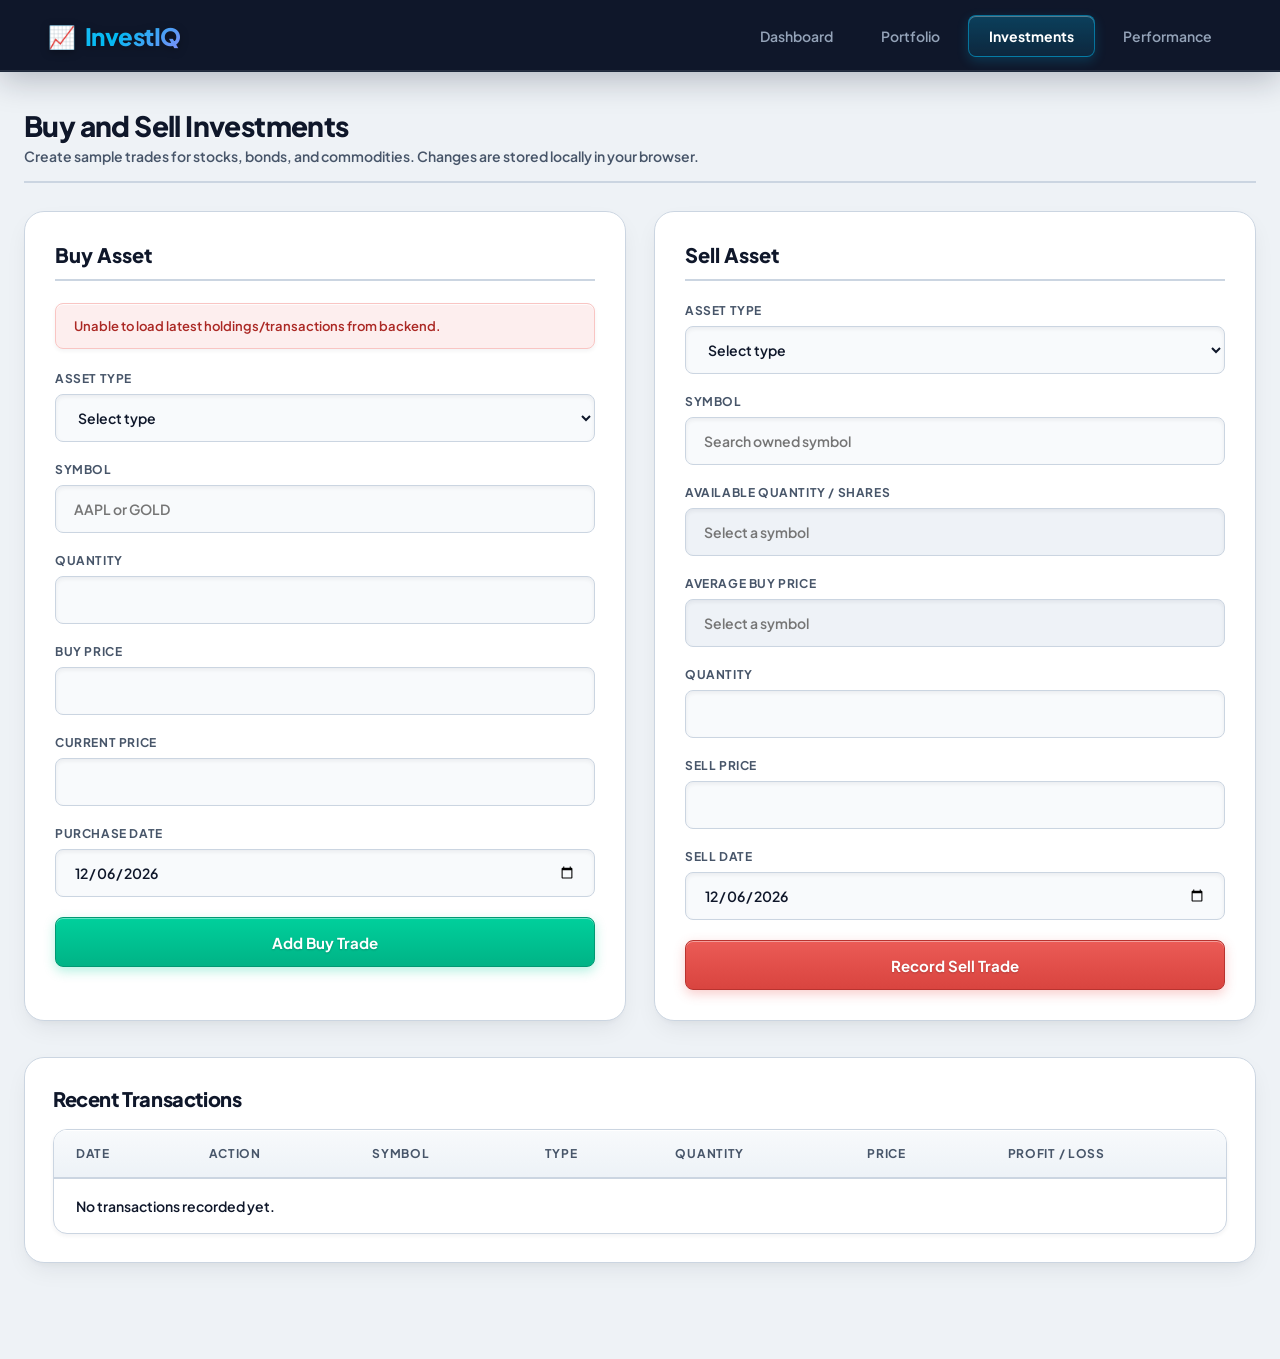
==== commit bfd62c32: "Frontend Completed" ====
--- a/InvestIQ/src/main/resources/static/investment.html
+++ b/InvestIQ/src/main/resources/static/investment.html
@@ -107,6 +107,7 @@
                 <th>Type</th>
                 <th>Quantity</th>
                 <th>Price</th>
+                <th>Profit / Loss</th>
             </tr>
             </thead>
             <tbody id="investmentTransactionsBody"></tbody>
@@ -114,7 +115,6 @@
     </section>
 </main>
 
-<script src="js/data.js"></script>
 <script src="js/api-config.js"></script>
 <script src="js/investment.js"></script>
 </body>
--- a/InvestIQ/src/main/resources/static/css/style.css
+++ b/InvestIQ/src/main/resources/static/css/style.css
@@ -319,6 +319,15 @@
   overflow: hidden;
   border: 1px solid var(--border-color);
   box-shadow: var(--shadow-3d-sm);
+}
+
+.table-scroll {
+  width: 100%;
+  overflow: auto;
+}
+
+.recent-activity-scroll {
+  max-height: 360px;
 }
 
 table th {
